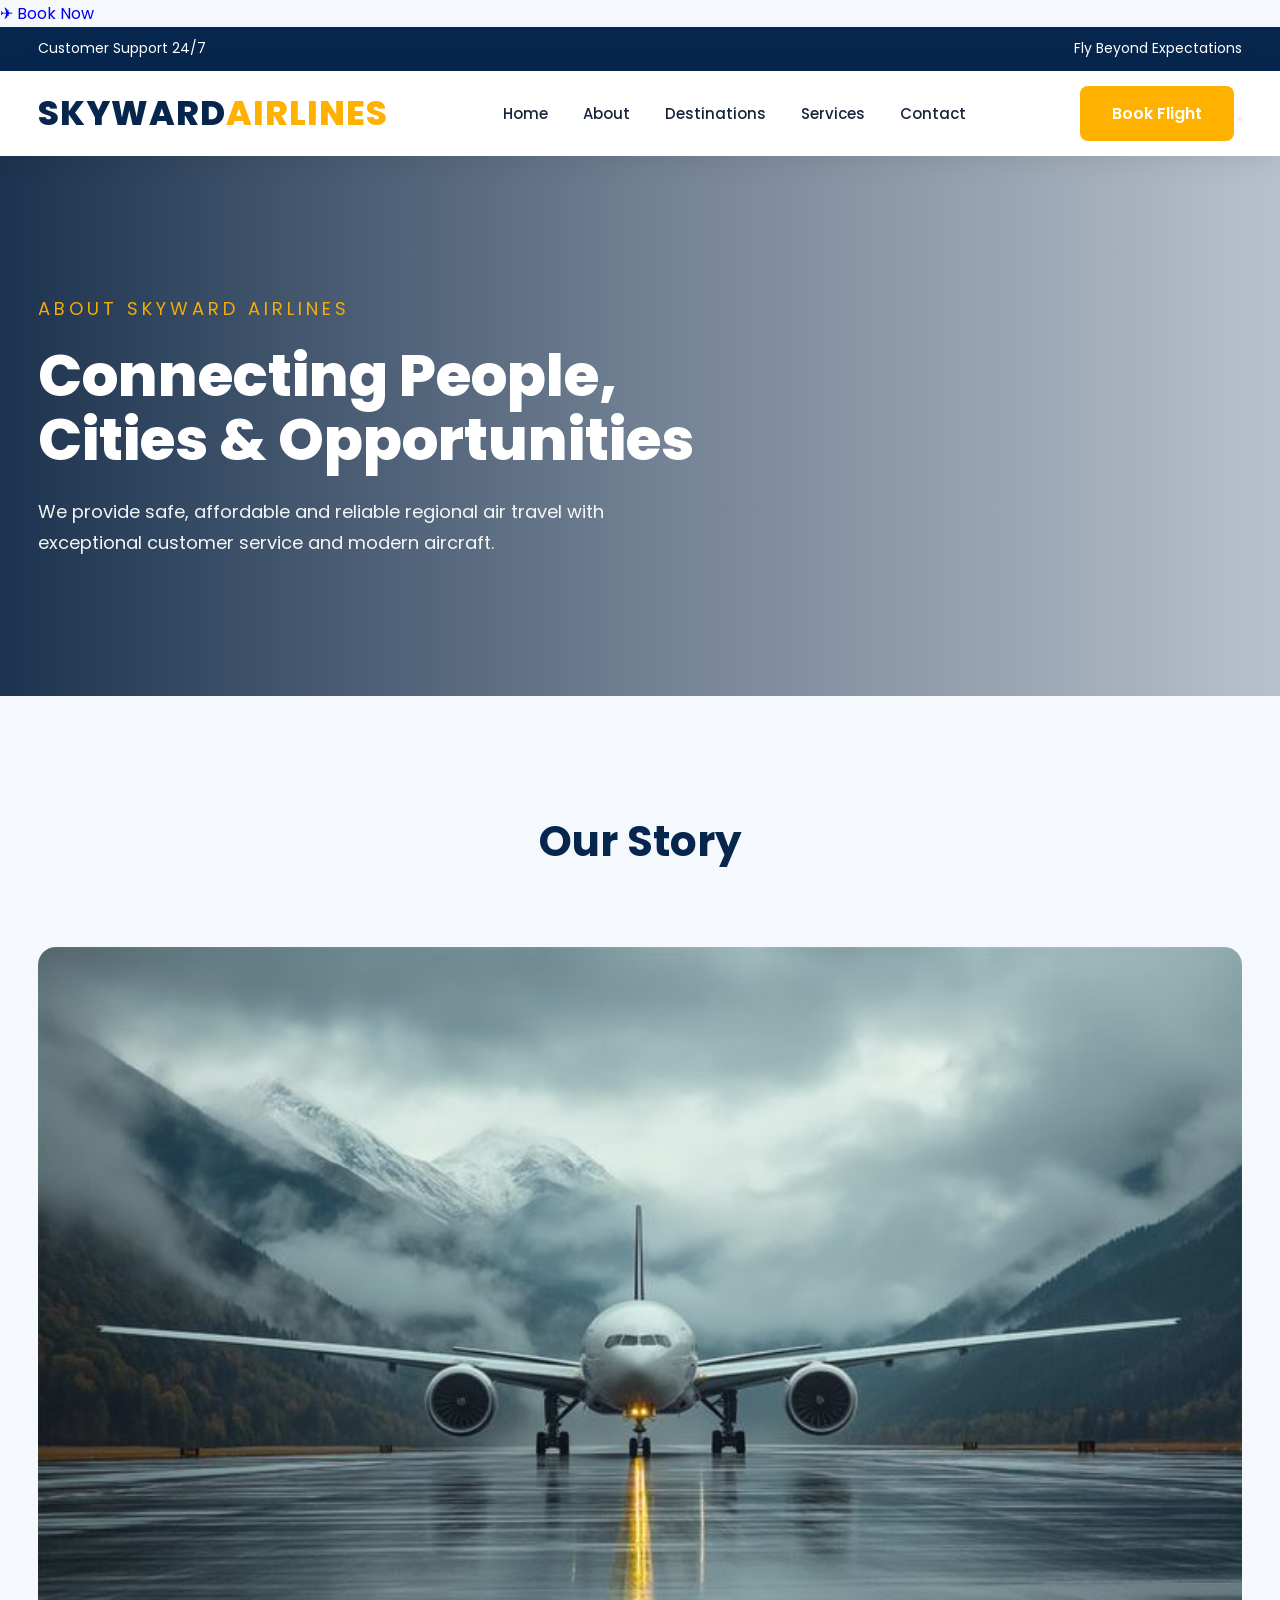
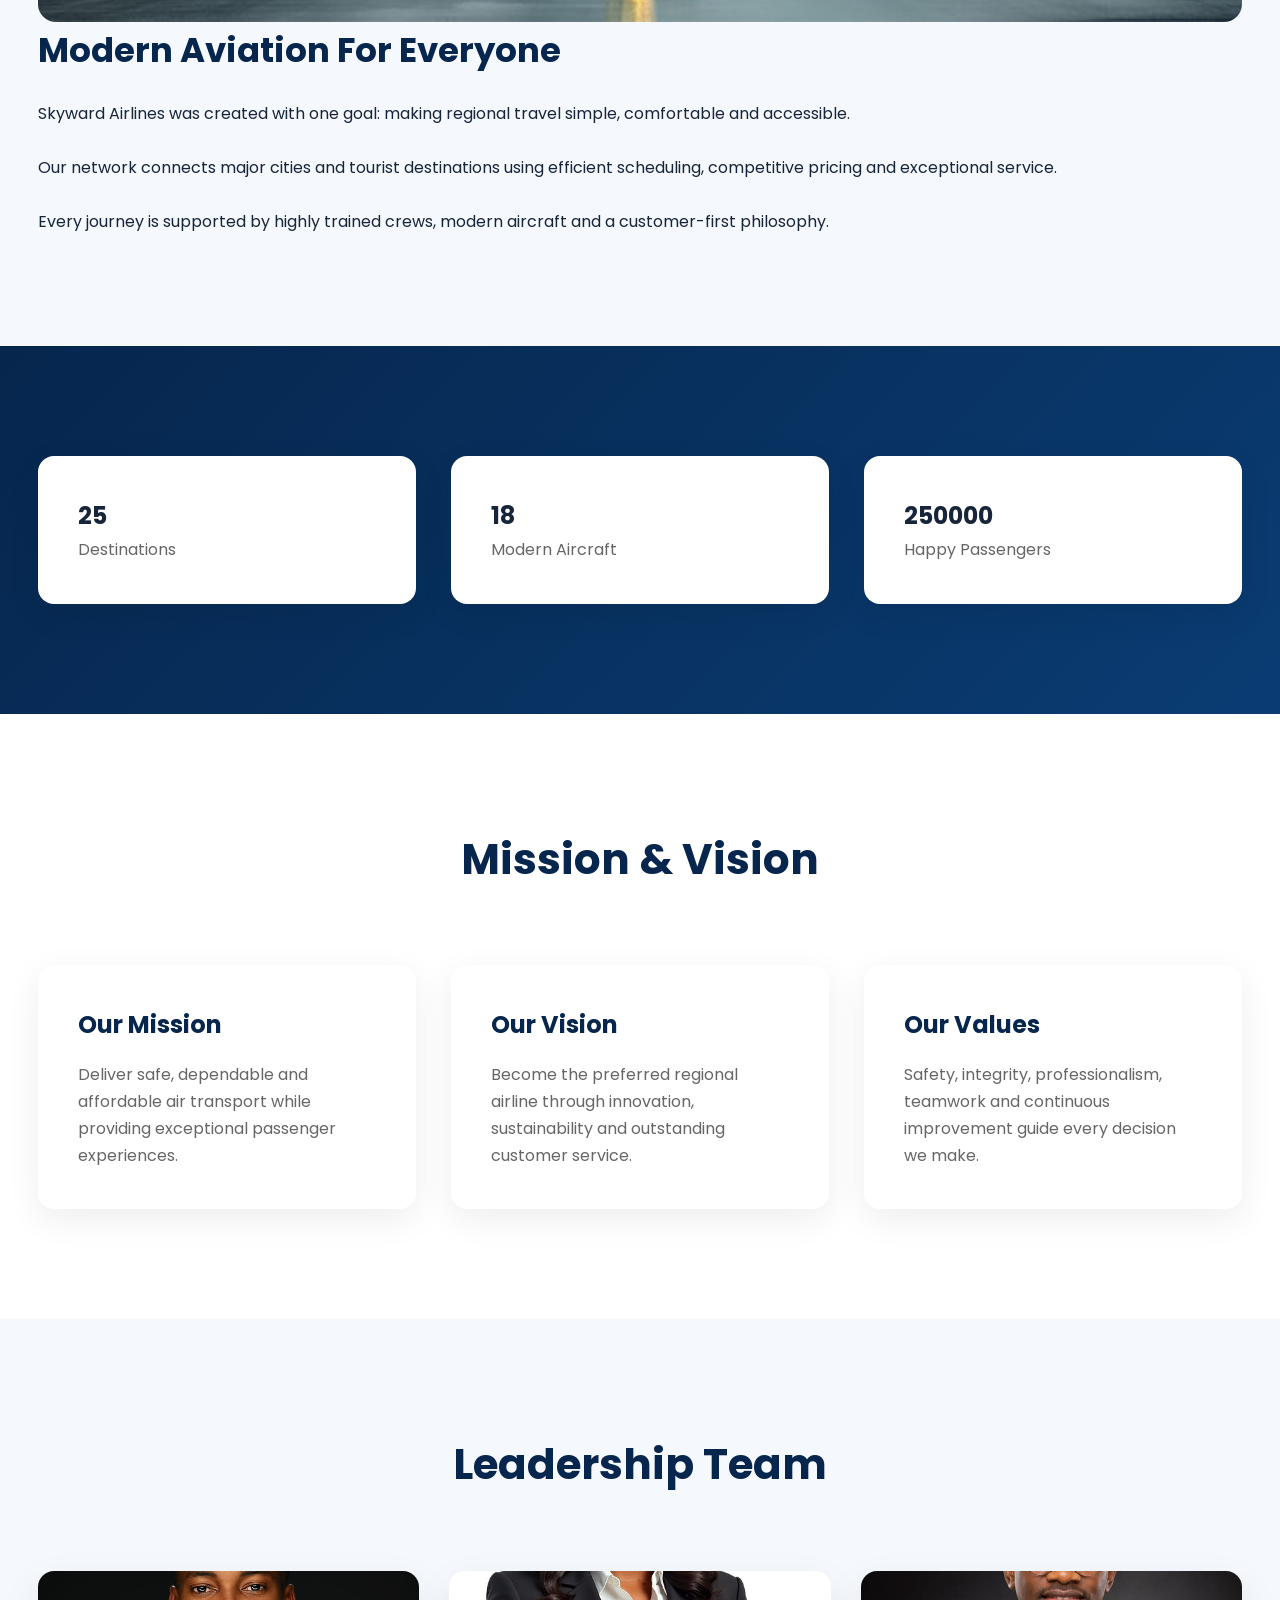
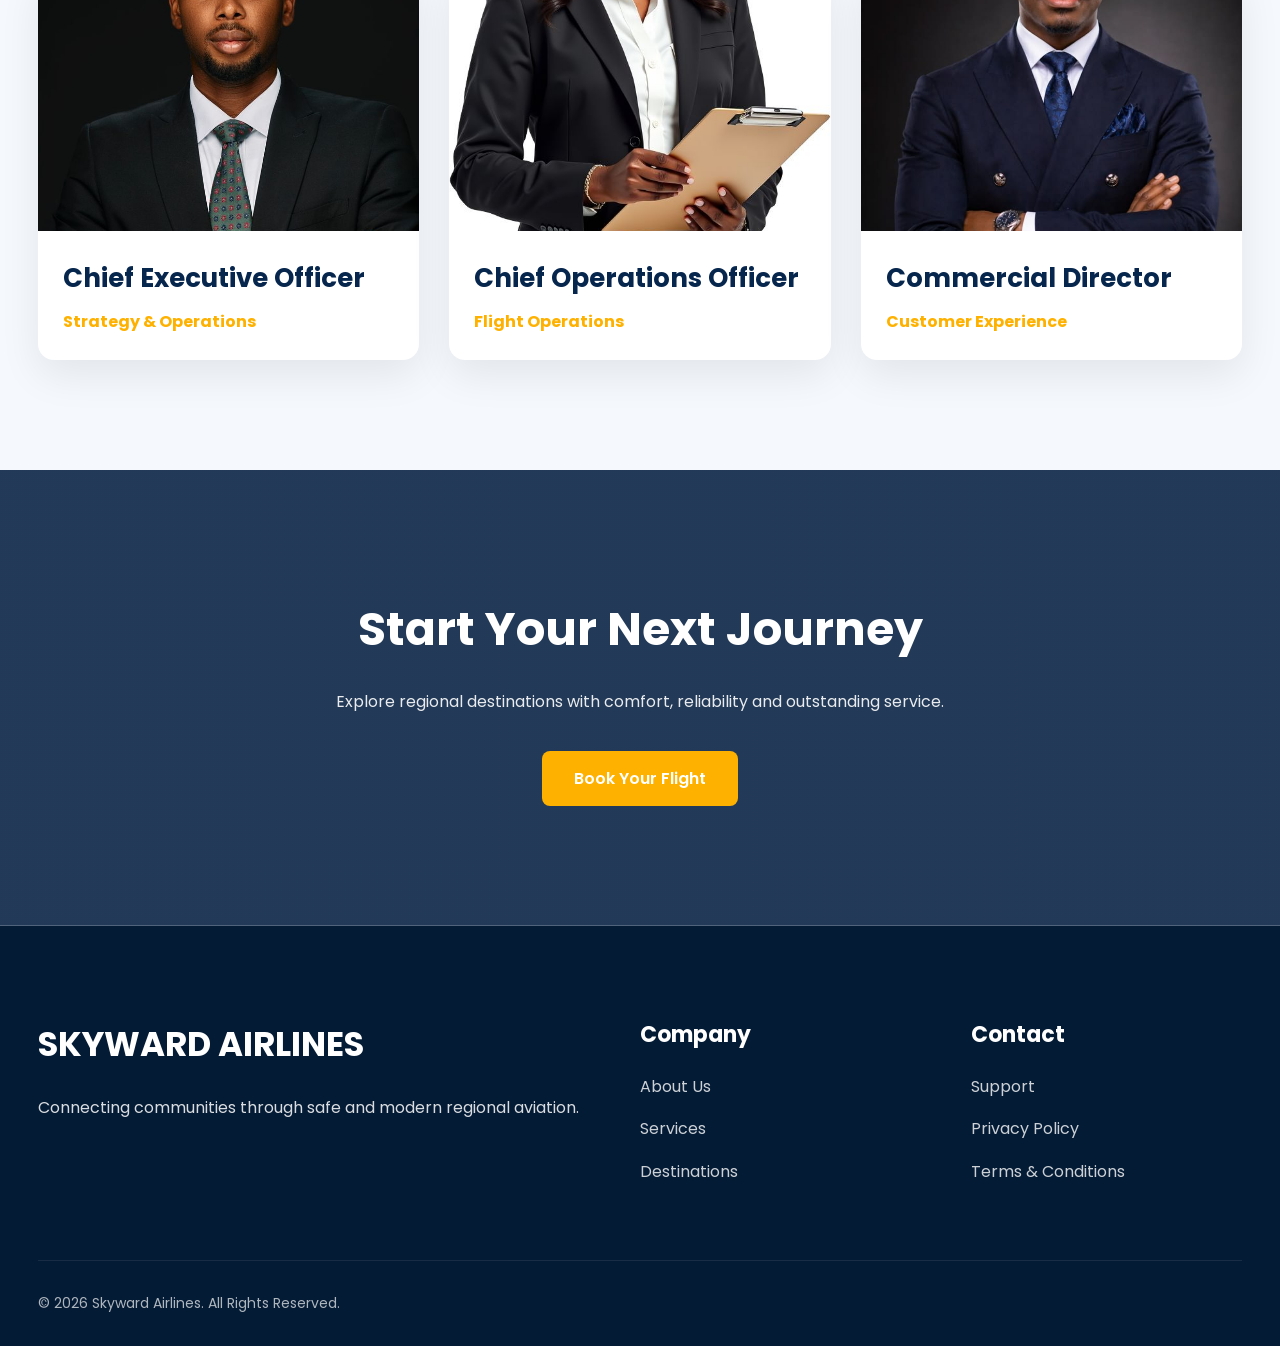
==== about.html @ 08a621b7 "Add files via upload" ====
<!DOCTYPE html>
<html lang="en">

<head>

    <meta charset="UTF-8">

    <meta name="viewport" content="width=device-width, initial-scale=1.0">

    <title>About Us | Skyward Airlines</title>

    <meta name="description"
        content="Learn more about Skyward Airlines, our mission, fleet, destinations and commitment to safe and reliable travel.">

    <link rel="preconnect" href="https://fonts.googleapis.com">

    <link rel="preconnect" href="https://fonts.gstatic.com" crossorigin>

    <link href="https://fonts.googleapis.com/css2?family=Poppins:wght@300;400;500;600;700;800&display=swap"
        rel="stylesheet">

    <link rel="stylesheet" href="assets/css/style.css">

    <link rel="stylesheet" href="assets/css/responsive.css">

</head>

<body>
<!-- Floating Book Now Button -->
<a href="booking.html" class="book-now-btn">✈ Book Now</a>

    <!-- Top Bar -->

    <div class="topbar">

        <div class="container">

            <span>Customer Support 24/7</span>

            <span>Fly Beyond Expectations</span>

        </div>

    </div>

    <!-- Header -->

    <header>

        <div class="container nav">

            <a href="index.html" class="logo">

                SKYWARD<span>AIRLINES</span>

            </a>

            <nav>

                <ul>

                    <li><a href="index.html">Home</a></li>

                    <li><a href="about.html" class="active">About</a></li>

                    <li><a href="destinations.html">Destinations</a></li>

                    <li><a href="services.html">Services</a></li>

                    <li><a href="contact.html">Contact</a></li>

                </ul>

            </nav>

            <div class="nav-right">

                <a href="booking.html" class="button">

                    Book Flight

                </a>

                <button class="menu-toggle" id="menuToggle" aria-label="Toggle navigation">
                    <span></span><span></span><span></span>
                </button>

            </div>

        </div>

    </header>

    <div class="nav-overlay" id="navOverlay"></div>

    <!-- Hero -->

    <section class="hero"

        style="height:60vh;background:url('assets/images/about-banner.jpg') center/cover;">

        <div class="overlay"></div>

        <div class="container hero-content">

            <div class="hero-left">

                <p class="subtitle">

                    ABOUT SKYWARD AIRLINES

                </p>

                <h1>

                    Connecting People,

                    <br>

                    Cities & Opportunities

                </h1>

                <p>

                    We provide safe, affordable and reliable regional air travel with
                    exceptional customer service and modern aircraft.

                </p>

            </div>

        </div>

    </section>

    <!-- Company -->

    <section class="services">

        <div class="container">

            <div class="title">

                <h2>

                    Our Story

                </h2>

            </div>

            <div class="responsive-grid-2">

                <div>

                    <img src="assets/images/company.jpg"
                        style="border-radius:18px;width:100%;">

                </div>

                <div>

                    <h3 style="font-size:34px;color:#06264d;margin-bottom:20px;">

                        Modern Aviation For Everyone

                    </h3>

                    <p>

                        Skyward Airlines was created with one goal:
                        making regional travel simple, comfortable and accessible.

                    </p>

                    <br>

                    <p>

                        Our network connects major cities and tourist destinations using
                        efficient scheduling, competitive pricing and exceptional service.

                    </p>

                    <br>

                    <p>

                        Every journey is supported by highly trained crews,
                        modern aircraft and a customer-first philosophy.

                    </p>

                </div>

            </div>

        </div>

    </section>

    <!-- Statistics -->

    <section class="status">

        <div class="container">

            <div class="cards">

                <div class="card">

                    <h2 class="counter" data-target="25">

                        25

                    </h2>

                    <p>

                        Destinations

                    </p>

                </div>

                <div class="card">

                    <h2 class="counter" data-target="18">

                        18

                    </h2>

                    <p>

                        Modern Aircraft

                    </p>

                </div>

                <div class="card">

                    <h2 class="counter" data-target="250000">

                        250000

                    </h2>

                    <p>

                        Happy Passengers

                    </p>

                </div>

            </div>

        </div>

    </section>

    <!-- Mission -->

    <section class="destinations">

        <div class="container">

            <div class="title">

                <h2>

                    Mission & Vision

                </h2>

            </div>

            <div class="cards">

                <div class="card">

                    <h3>

                        Our Mission

                    </h3>

                    <p>

                        Deliver safe, dependable and affordable air transport while
                        providing exceptional passenger experiences.

                    </p>

                </div>

                <div class="card">

                    <h3>

                        Our Vision

                    </h3>

                    <p>

                        Become the preferred regional airline through innovation,
                        sustainability and outstanding customer service.

                    </p>

                </div>

                <div class="card">

                    <h3>

                        Our Values

                    </h3>

                    <p>

                        Safety, integrity, professionalism, teamwork and continuous
                        improvement guide every decision we make.

                    </p>

                </div>

            </div>

        </div>

    </section>

    <!-- Leadership -->

    <section class="services">

        <div class="container">

            <div class="title">

                <h2>

                    Leadership Team

                </h2>

            </div>

            <div class="destination-grid">

                <div class="destination">

                    <img src="assets/images/executive1.jpg">

                    <div>

                        <h3>

                            Chief Executive Officer

                        </h3>

                        <span>

                            Strategy & Operations

                        </span>

                    </div>

                </div>

                <div class="destination">

                    <img src="assets/images/executive2.jpg">

                    <div>

                        <h3>

                            Chief Operations Officer

                        </h3>

                        <span>

                            Flight Operations

                        </span>

                    </div>

                </div>

                <div class="destination">

                    <img src="assets/images/executive3.jpg">

                    <div>

                        <h3>

                            Commercial Director

                        </h3>

                        <span>

                            Customer Experience

                        </span>

                    </div>

                </div>

            </div>

        </div>

    </section>

    <!-- CTA -->

    <section class="newsletter">

        <div class="container">

            <h2>

                Start Your Next Journey

            </h2>

            <p>

                Explore regional destinations with comfort, reliability and
                outstanding service.

            </p>

            <a href="booking.html" class="button">

                Book Your Flight

            </a>

        </div>

    </section>

    <!-- Footer -->

    <footer>

        <div class="container footer-grid">

            <div>

                <h3>

                    SKYWARD AIRLINES

                </h3>

                <p>

                    Connecting communities through safe and modern regional aviation.

                </p>

            </div>

            <div>

                <h4>

                    Company

                </h4>

                <a href="about.html">About Us</a>

                <a href="services.html">Services</a>

                <a href="destinations.html">Destinations</a>

            </div>

            <div>

                <h4>

                    Contact

                </h4>

                <a href="contact.html">Support</a>

                <a href="#">Privacy Policy</a>

                <a href="#">Terms & Conditions</a>

            </div>

        </div>

        <div class="container footer-bottom">

            <p>

                © 2026 Skyward Airlines. All Rights Reserved.

            </p>

        </div>

    </footer>

    <script src="assets/js/main.js"></script>

    <script src="assets/js/slider.js"></script>

</body>

</html>
---- assets/css/style.css ----
/*====================================================

SKYWARD AIRLINES

Main Stylesheet

Version: 1.0

=====================================================*/

*{
margin:0;
padding:0;
box-sizing:border-box;
}

html{

scroll-behavior:smooth;

}

body{

font-family:'Poppins',sans-serif;
background:#f5f8fc;
color:#17253b;
overflow-x:hidden;
line-height:1.7;

}

img{

max-width:100%;
display:block;

}

a{

text-decoration:none;
transition:.3s;

}

ul{

list-style:none;

}

.container{

width:90%;
max-width:1300px;
margin:auto;

}

/*========================

TOP BAR

========================*/

.topbar{

background:#06264d;
color:#ffffff;
font-size:14px;
padding:10px 0;

}

.topbar .container{

display:flex;
justify-content:space-between;
align-items:center;

}

/*========================

HEADER

========================*/

header{

background:#ffffff;
position:sticky;
top:0;
z-index:999;
box-shadow:0 5px 25px rgba(0,0,0,.08);

}

.nav{

display:flex;
justify-content:space-between;
align-items:center;
height:85px;

}

.logo{

font-size:34px;
font-weight:800;
letter-spacing:1px;
color:#06264d;

}

.logo span{

color:#ffb100;

}

nav ul{

display:flex;
gap:35px;

}

nav ul li a{

font-weight:500;
color:#17253b;
font-size:15px;

}

nav ul li a:hover{

color:#ffb100;

}

.button{

display:inline-block;
padding:14px 32px;
background:#ffb100;
color:white;
border-radius:8px;
font-weight:600;
transition:.35s;

}

.button:hover{

background:#06264d;
transform:translateY(-2px);

}

.outline{

display:inline-block;
padding:14px 32px;
border:2px solid white;
color:white;
border-radius:8px;
margin-left:15px;

}

.outline:hover{

background:white;
color:#06264d;

}

/*========================

HERO SECTION

========================*/

.hero{

height:100vh;
background-image:url("../images/hero.jpg");
background-position:center;
background-size:cover;
position:relative;
display:flex;
align-items:center;

}

.overlay{

position:absolute;
width:100%;
height:100%;
background:linear-gradient(
90deg,
rgba(4,29,60,.90),
rgba(4,29,60,.55),
rgba(4,29,60,.25)
);

}

.hero-content{

display:grid;
grid-template-columns:1fr 420px;
gap:60px;
align-items:center;
position:relative;
z-index:5;

}

.hero-left{

color:white;

}

.subtitle{

text-transform:uppercase;
letter-spacing:4px;
font-size:14px;
color:#ffb100;
margin-bottom:20px;

}

.hero-left h1{

font-size:68px;
font-weight:800;
line-height:1.1;
margin-bottom:25px;

}

.hero-left p{

font-size:18px;
opacity:.95;
max-width:600px;

}

.hero-buttons{

margin-top:40px;

}

/*========================

BOOKING CARD

========================*/

.booking-box{

background:rgba(255,255,255,.15);
backdrop-filter:blur(18px);
padding:35px;
border-radius:18px;
border:1px solid rgba(255,255,255,.25);
box-shadow:0 20px 60px rgba(0,0,0,.18);

}

.booking-box h2{

color:white;
margin-bottom:25px;
font-size:30px;

}

.booking-box form{

display:flex;
flex-direction:column;
gap:18px;

}

.booking-box input,
.booking-box select{

height:55px;
padding:15px;
border:none;
border-radius:8px;
font-size:15px;

}

.booking-box button{

height:55px;
border:none;
border-radius:8px;
background:#ffb100;
color:white;
font-size:17px;
font-weight:600;
cursor:pointer;
transition:.3s;

}

.booking-box button:hover{

background:#06264d;

}

/*========================

SERVICES

========================*/

.services{

padding:110px 0;

}

.title{

text-align:center;
margin-bottom:70px;

}

.title h2{

font-size:42px;
color:#06264d;
margin-bottom:15px;

}

.cards{

display:grid;
grid-template-columns:repeat(3,1fr);
gap:35px;

}

.card{

background:white;
padding:40px;
border-radius:16px;
box-shadow:0 10px 35px rgba(0,0,0,.07);
transition:.35s;

}

.card:hover{

transform:translateY(-10px);

}

.card h3{

font-size:24px;
margin-bottom:15px;
color:#06264d;

}

.card p{

color:#666;

}

/*========================

DESTINATIONS

========================*/

.destinations{

padding:110px 0;
background:white;

}

.destination-grid{

display:grid;
grid-template-columns:repeat(3,1fr);
gap:30px;

}

.destination{

border-radius:16px;
overflow:hidden;
box-shadow:0 15px 40px rgba(0,0,0,.08);
transition:.35s;
background:white;

}

.destination:hover{

transform:translateY(-8px);

}

.destination img{

height:260px;
width:100%;
object-fit:cover;

}

.destination div{

padding:25px;

}

.destination h3{

font-size:26px;
color:#06264d;
margin-bottom:8px;

}

.destination span{

color:#ffb100;
font-weight:700;

}
/*=====================================================

FLIGHT STATUS SECTION

======================================================*/

.status{

padding:110px 0;
background:linear-gradient(135deg,#06264d,#0a3c73);

}

.status-box{

display:flex;
justify-content:space-between;
align-items:center;
gap:40px;
background:rgba(255,255,255,.08);
padding:60px;
border-radius:20px;
backdrop-filter:blur(15px);

}

.status-box h2{

color:white;
font-size:42px;
margin-bottom:15px;

}

.status-box p{

color:rgba(255,255,255,.85);
font-size:18px;

}

.status-box div:last-child{

display:flex;
gap:15px;
align-items:center;

}

.status-box input{

width:300px;
height:60px;
border:none;
border-radius:10px;
padding:20px;
font-size:16px;

}

.status-box button{

height:60px;
padding:0 35px;
background:#ffb100;
border:none;
border-radius:10px;
font-weight:700;
color:white;
cursor:pointer;
transition:.3s;

}

.status-box button:hover{

background:#ffffff;
color:#06264d;

}

/*=====================================================

TESTIMONIALS

======================================================*/

.testimonials{

padding:120px 0;
background:#f5f8fc;

}

.testimonials .cards{

display:grid;
grid-template-columns:repeat(3,1fr);
gap:35px;

}

.testimonials .card{

background:white;
padding:45px;
border-radius:18px;
box-shadow:0 15px 40px rgba(0,0,0,.08);
transition:.35s;

}

.testimonials .card:hover{

transform:translateY(-12px);

}

.testimonials .card p{

margin-top:20px;
font-size:16px;
color:#555;

}

/*=====================================================

NEWSLETTER

======================================================*/

.newsletter{

padding:120px 0;

background-image:linear-gradient(

rgba(5,32,65,.88),

rgba(5,32,65,.88)

),

url("../images/newsletter.jpg");

background-size:cover;

background-position:center;

text-align:center;

}

.newsletter h2{

color:white;

font-size:46px;

margin-bottom:20px;

}

.newsletter p{

color:white;

opacity:.9;

max-width:650px;

margin:auto;

margin-bottom:35px;

}

.newsletter form{

display:flex;

justify-content:center;

gap:20px;

flex-wrap:wrap;

}

.newsletter input{

width:420px;

height:60px;

padding:20px;

border:none;

border-radius:8px;

font-size:16px;

}

.newsletter button{

height:60px;

padding:0 40px;

background:#ffb100;

border:none;

border-radius:8px;

color:white;

font-size:16px;

font-weight:700;

cursor:pointer;

transition:.3s;

}

.newsletter button:hover{

background:white;

color:#06264d;

}

/*=====================================================

FOOTER

======================================================*/

footer{

background:#041b35;

padding:90px 0 30px;

color:white;

}

.footer-grid{

display:grid;

grid-template-columns:2fr 1fr 1fr;

gap:60px;

margin-bottom:60px;

}

footer h3{

font-size:34px;

margin-bottom:20px;

}

footer h4{

margin-bottom:20px;

font-size:22px;

}

footer p{

opacity:.85;

line-height:1.8;

}

footer a{

display:block;

margin-bottom:15px;

color:rgba(255,255,255,.8);

transition:.3s;

}

footer a:hover{

color:#ffb100;

padding-left:10px;

}

.footer-bottom{

border-top:1px solid rgba(255,255,255,.1);

padding-top:30px;

display:flex;

justify-content:space-between;

align-items:center;

font-size:14px;

opacity:.8;

}

/*=====================================================

WHATSAPP FLOATING BUTTON

======================================================*/

.whatsapp{

position:fixed;

bottom:25px;

right:25px;

width:65px;

height:65px;

background:#25d366;

border-radius:50%;

display:flex;

justify-content:center;

align-items:center;

font-size:32px;

color:white;

box-shadow:0 15px 30px rgba(0,0,0,.25);

z-index:999;

transition:.3s;

cursor:pointer;

}

.whatsapp:hover{

transform:scale(1.08);

}

/*=====================================================

SCROLL TO TOP BUTTON

======================================================*/

.scroll-top{

position:fixed;

right:30px;

bottom:105px;

width:55px;

height:55px;

background:#06264d;

border-radius:50%;

display:flex;

justify-content:center;

align-items:center;

color:white;

cursor:pointer;

opacity:0;

visibility:hidden;

transition:.35s;

z-index:999;

}

.scroll-top.active{

opacity:1;

visibility:visible;

}

/*=====================================================

ANIMATIONS

======================================================*/

@keyframes fadeUp{

0%{

opacity:0;

transform:translateY(50px);

}

100%{

opacity:1;

transform:translateY(0);

}

}

@keyframes zoomIn{

0%{

opacity:0;

transform:scale(.8);

}

100%{

opacity:1;

transform:scale(1);

}

}

@keyframes floatPlane{

0%{

transform:translateX(0);

}

50%{

transform:translateX(15px);

}

100%{

transform:translateX(0);

}

}

.hero-left{

animation:fadeUp 1s ease;

}

.booking-box{

animation:zoomIn 1s ease;

}

.logo{

animation:floatPlane 4s infinite ease-in-out;

}

/*=====================================================

UTILITY CLASSES

======================================================*/

.text-center{

text-align:center;

}

.mt-50{

margin-top:50px;

}

.mb-50{

margin-bottom:50px;

}

.shadow{

box-shadow:0 20px 60px rgba(0,0,0,.1);

}

.rounded{

border-radius:18px;

}

.hidden{

display:none;

}

.flex{

display:flex;

}

.space-between{

justify-content:space-between;

}

.align-center{

align-items:center;

}
.badge{

display:inline-block;
padding:8px 16px;
border-radius:30px;
font-size:14px;
font-weight:600;
color:#fff;

}

.badge-green{

background:#16a34a;

}

.badge-orange{

background:#ea580c;

}

.badge-red{

background:#dc2626;

}

table th,
table td{

padding:18px;
border-bottom:1px solid #ececec;

}

table{

background:#fff;
border-radius:16px;
overflow:hidden;

}
---- assets/css/responsive.css ----
/*====================================================

RESPONSIVE STYLESHEET

Skyward Airlines

=====================================================*/

/* ===========================
Large Screens
=========================== */

@media(max-width:1400px){

.container{

width:94%;

}

.hero-left h1{

font-size:58px;

}

}

/* ===========================
1200px
=========================== */

@media(max-width:1200px){

.hero-content{

grid-template-columns:1fr;

gap:60px;

}

.booking-box{

max-width:650px;

margin:auto;

}

.destination-grid{

grid-template-columns:repeat(2,1fr);

}

.cards{

grid-template-columns:repeat(2,1fr);

}

.footer-grid{

grid-template-columns:1fr 1fr;

gap:50px;

}

.status-box{

flex-direction:column;
text-align:center;

}

.status-box div:last-child{

justify-content:center;

}

}

/* ===========================
992px
=========================== */

@media(max-width:992px){

.nav{

height:80px;

}

nav{

display:none;

}

.logo{

font-size:30px;

}

.hero{

min-height:900px;

}

.hero-left{

text-align:center;

}

.hero-left h1{

font-size:50px;

}

.hero-left p{

margin:auto;

}

.hero-buttons{

display:flex;

justify-content:center;

flex-wrap:wrap;

gap:15px;

}

.booking-box{

width:100%;

}

.cards{

grid-template-columns:1fr;

}

.destination-grid{

grid-template-columns:1fr;

}

.testimonials .cards{

grid-template-columns:1fr;

}

.footer-grid{

grid-template-columns:1fr;

text-align:center;

}

}

/* ===========================
768px
=========================== */

@media(max-width:768px){

.topbar{

display:none;

}

.container{

width:92%;

}

.hero{

padding:120px 0;

height:auto;

}

.hero-left h1{

font-size:42px;

line-height:1.2;

}

.hero-left p{

font-size:17px;

}

.title h2{

font-size:34px;

}

.booking-box{

padding:30px;

}

.booking-box h2{

font-size:26px;

}

.status-box{

padding:40px 25px;

}

.status-box h2{

font-size:32px;

}

.status-box div:last-child{

flex-direction:column;

width:100%;

}

.status-box input{

width:100%;

}

.status-box button{

width:100%;

}

.newsletter h2{

font-size:34px;

}

.newsletter input{

width:100%;

}

.newsletter button{

width:100%;

}

.destination img{

height:220px;

}

footer{

padding:70px 0 25px;

}

}

/* ===========================
576px
=========================== */

@media(max-width:576px){

.logo{

font-size:24px;

}

.button{

padding:12px 22px;

font-size:14px;

}

.outline{

padding:12px 22px;

margin-left:0;

}

.hero-left h1{

font-size:36px;

}

.subtitle{

letter-spacing:2px;

font-size:12px;

}

.hero-buttons{

flex-direction:column;

align-items:center;

}

.booking-box{

padding:25px;

}

.booking-box input,
.booking-box select,
.booking-box button{

height:52px;

font-size:15px;

}

.card{

padding:30px;

}

.card h3{

font-size:22px;

}

.destination h3{

font-size:22px;

}

.title{

margin-bottom:45px;

}

.title h2{

font-size:30px;

}

.newsletter{

padding:80px 0;

}

.newsletter h2{

font-size:30px;

}

.whatsapp{

width:58px;

height:58px;

font-size:28px;

bottom:20px;

right:20px;

}

.scroll-top{

width:50px;

height:50px;

right:20px;

bottom:90px;

}

}

/* ===========================
400px
=========================== */

@media(max-width:400px){

.hero-left h1{

font-size:30px;

}

.booking-box{

padding:20px;

}

.status-box{

padding:25px 15px;

}

.status-box h2{

font-size:26px;

}

.newsletter h2{

font-size:26px;

}

.footer-grid{

gap:35px;

}

}

/* ===========================
Landscape Phones
=========================== */

@media(max-height:700px){

.hero{

min-height:100vh;

padding:100px 0;

}

}

/* ===========================
High Resolution Screens
=========================== */

@media(min-width:1600px){

.container{

max-width:1500px;

}

.hero-left h1{

font-size:78px;

}

.title h2{

font-size:50px;

}

}

/* ===========================
Print
=========================== */

@media print{

header,
footer,
.button,
.whatsapp,
.scroll-top{

display:none;

}

body{

background:white;

color:black;

}

}
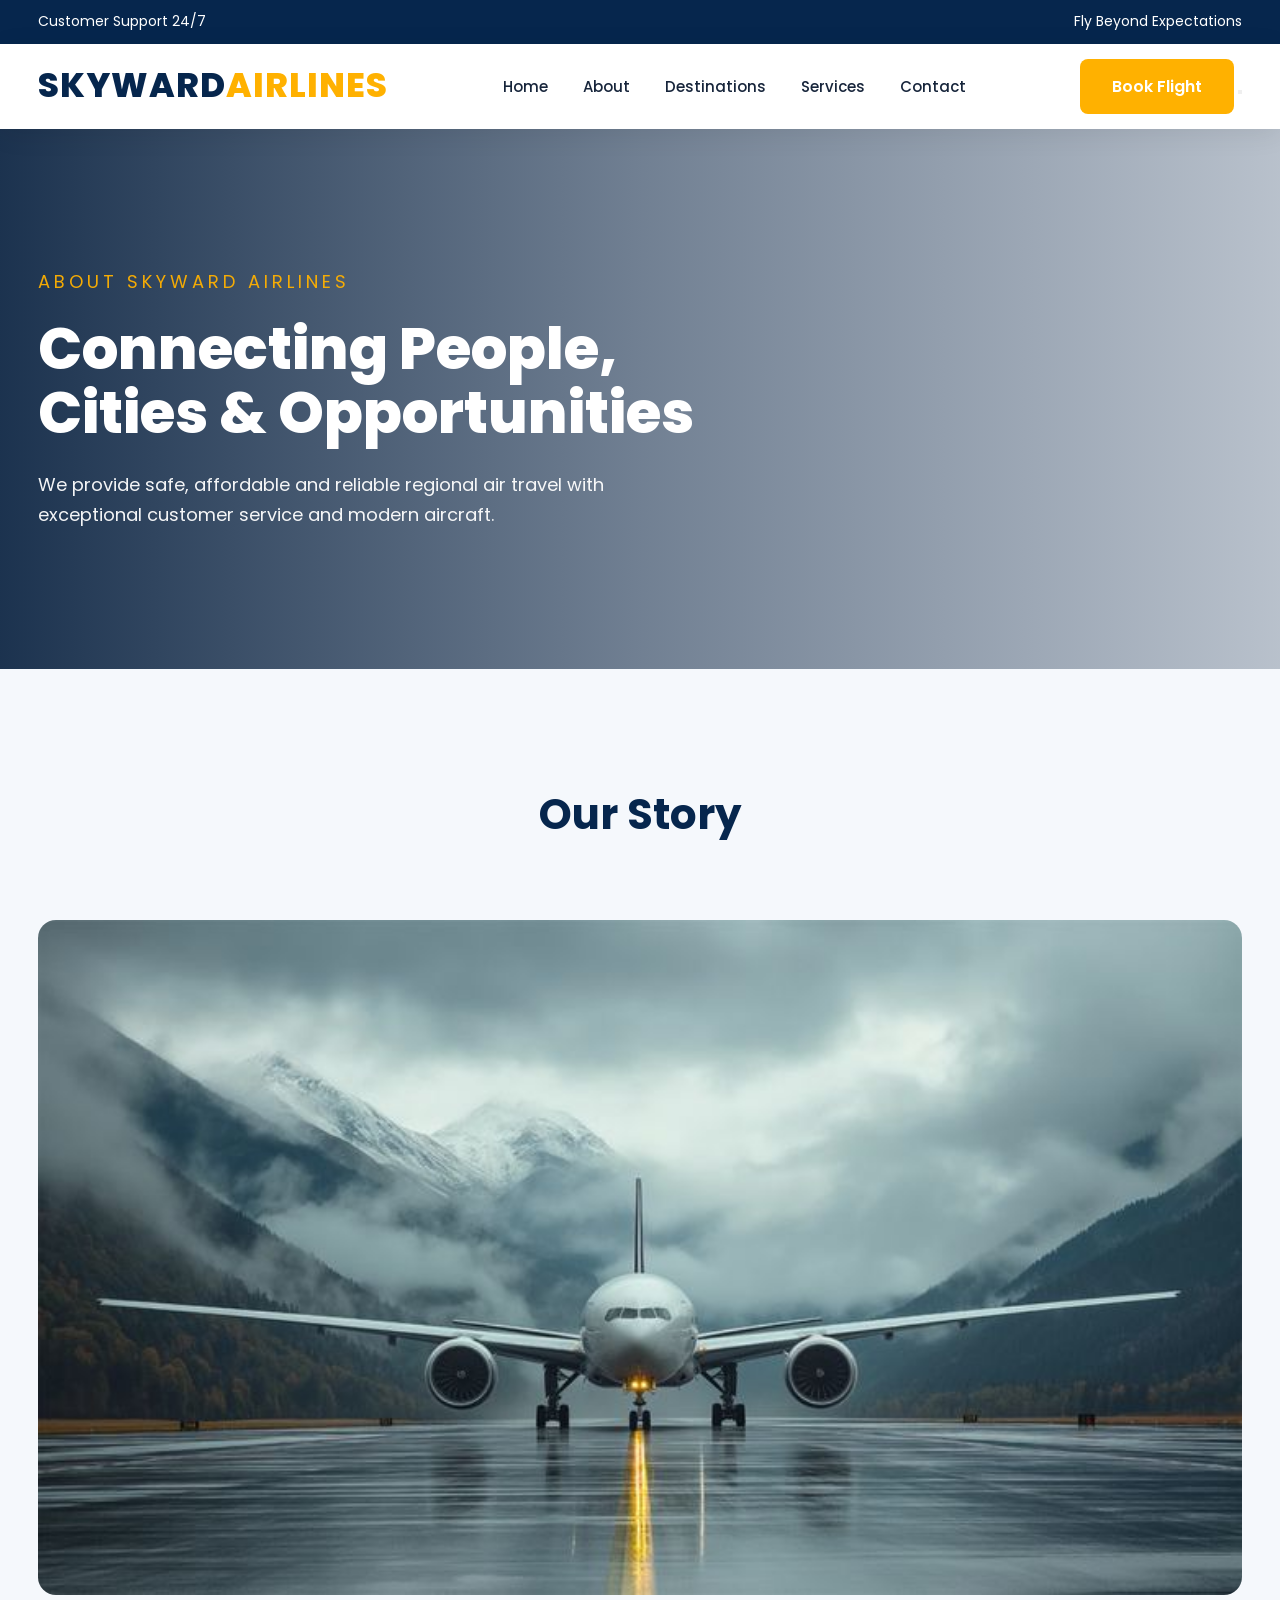
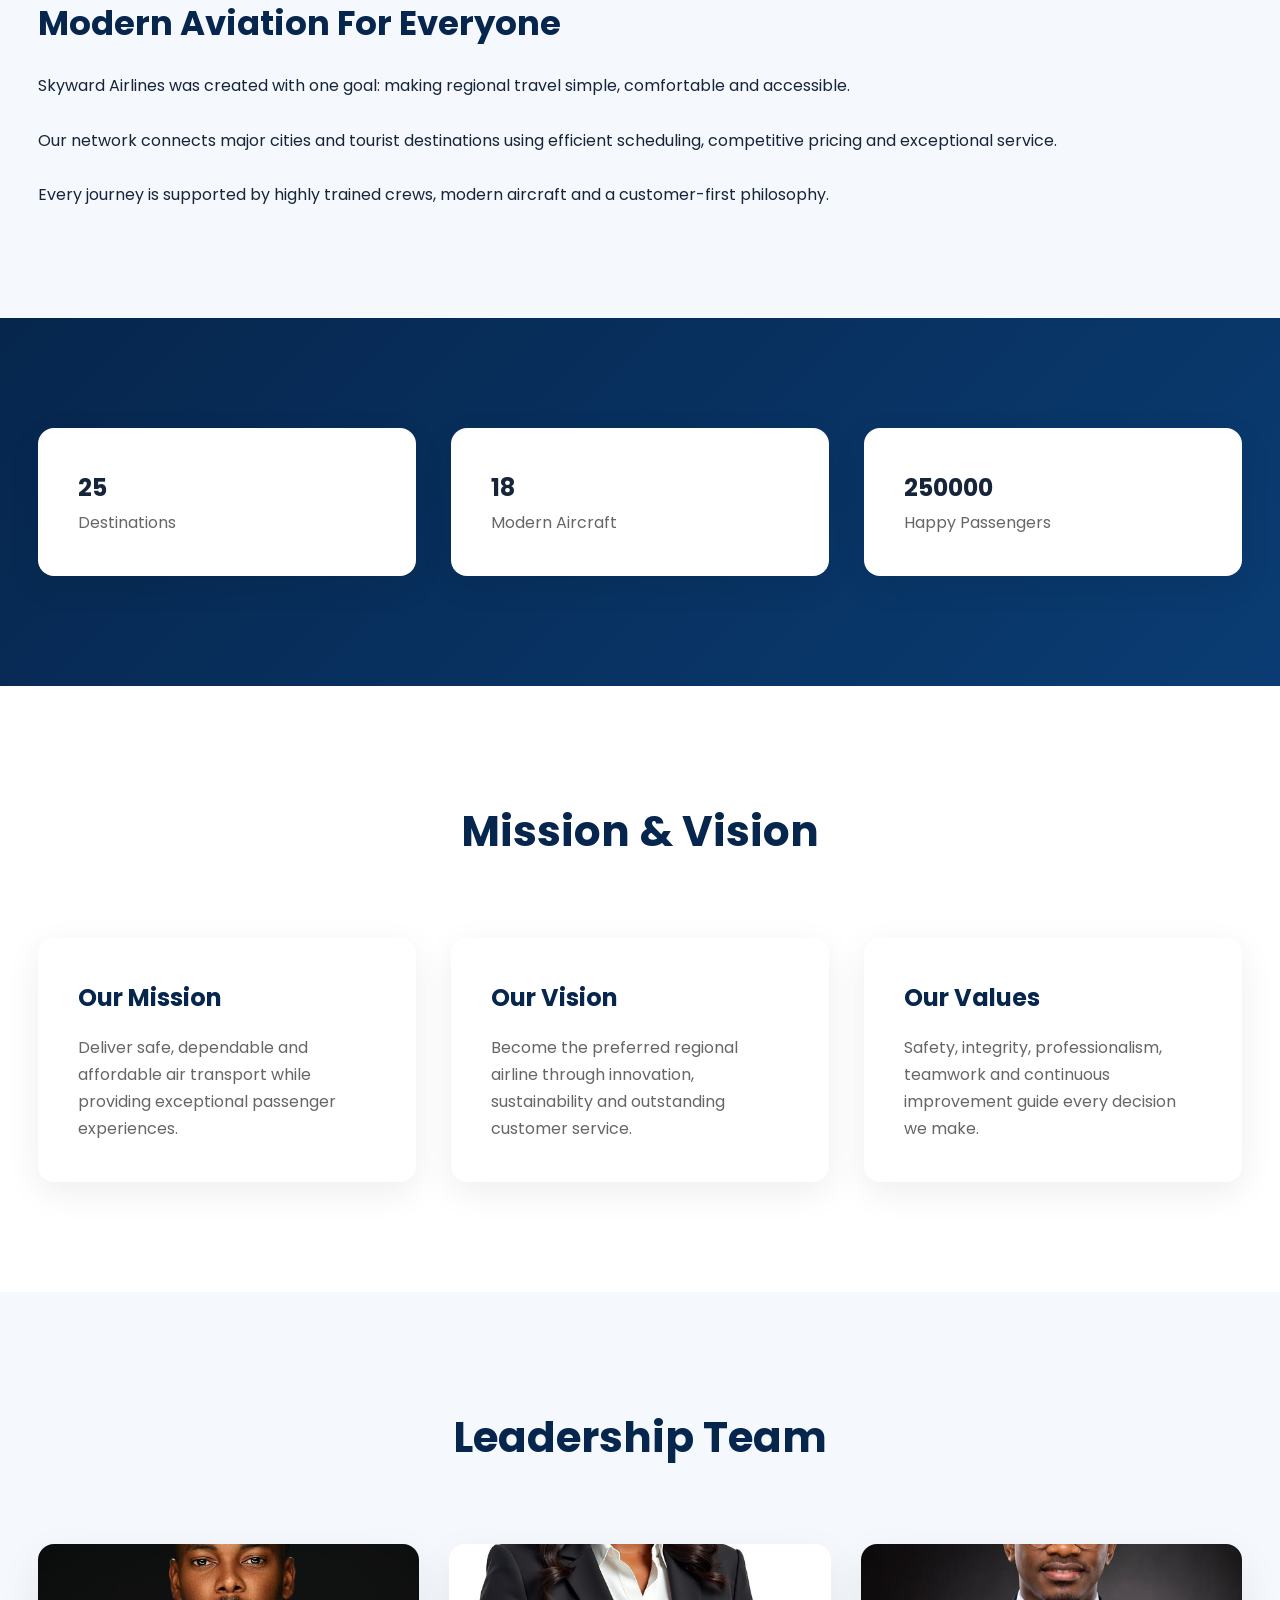
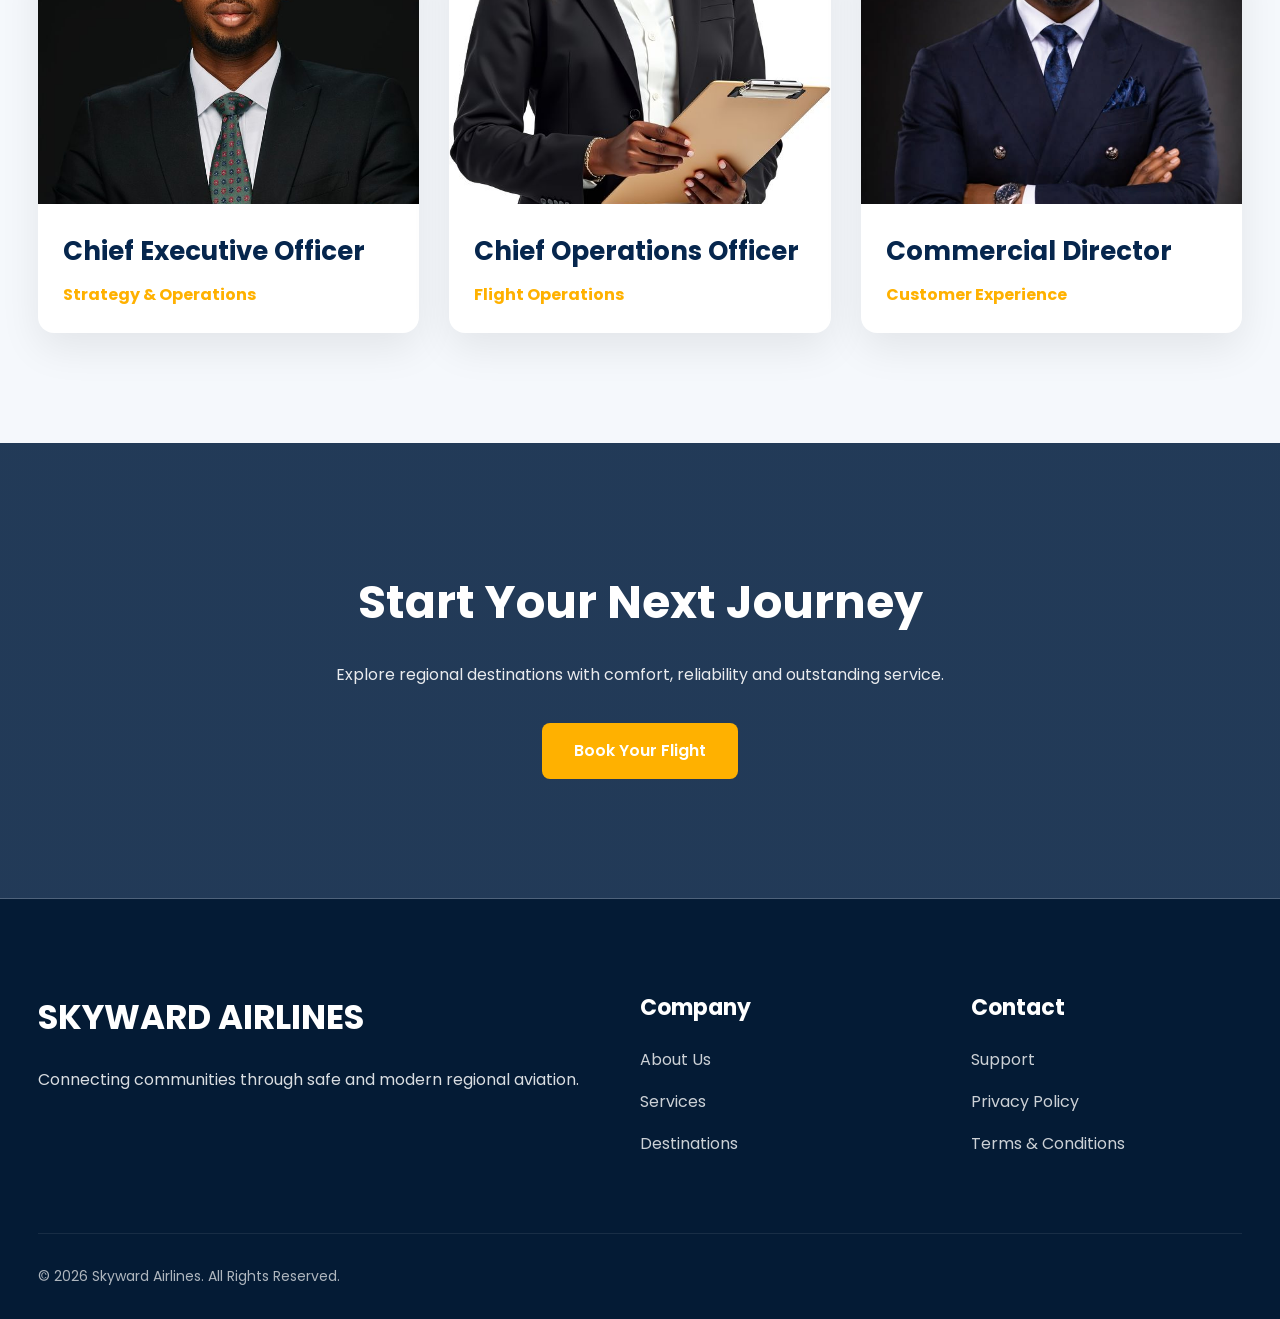
==== commit 11e88f11: "Add files via upload" ====
--- a/about.html
+++ b/about.html
@@ -25,9 +25,7 @@
 
 </head>
 
-<body>
-<!-- Floating Book Now Button -->
-<a href="booking.html" class="book-now-btn">✈ Book Now</a>
+<body>
 
     <!-- Top Bar -->
 
